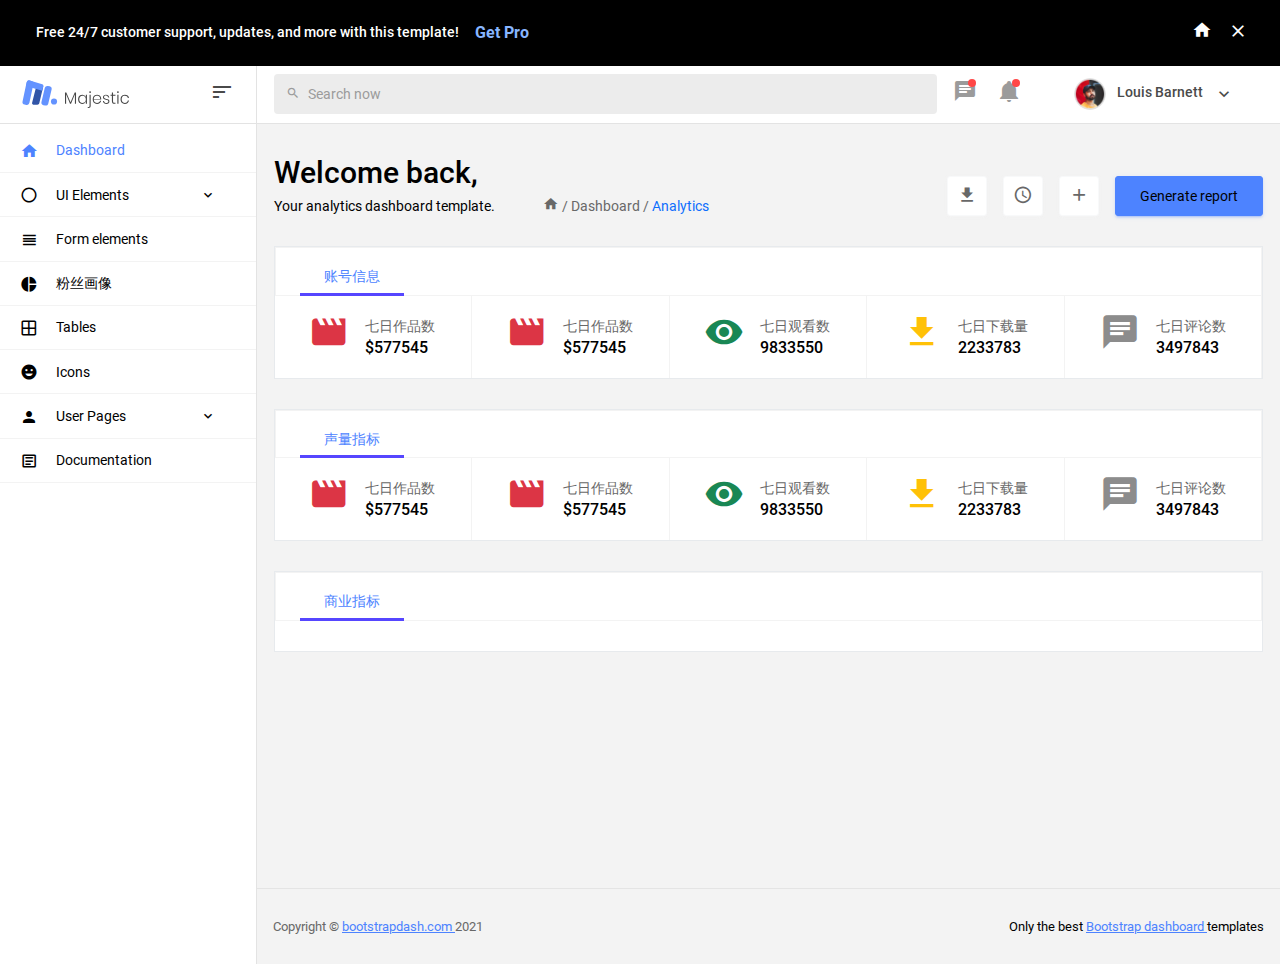
==== MajesticAdmin-Free-Bootstrap-Admin-Template-master/template/index.html @ a833664b "init" ====
<!DOCTYPE html>
<html lang="en">

<head>
  <!-- Required meta tags -->
  <meta charset="utf-8">
  <meta name="viewport" content="width=device-width, initial-scale=1, shrink-to-fit=no">
  <title>Majestic Admin</title>
  <!-- plugins:css -->
  <link rel="stylesheet" href="vendors/mdi/css/materialdesignicons.min.css">
  <link rel="stylesheet" href="vendors/base/vendor.bundle.base.css">
  <!-- endinject -->
  <!-- plugin css for this page -->
  <link rel="stylesheet" href="vendors/datatables.net-bs4/dataTables.bootstrap4.css">
  <!-- End plugin css for this page -->
  <!-- inject:css -->
  <link rel="stylesheet" href="css/style.css">
  <!-- endinject -->
  <link rel="shortcut icon" href="images/favicon.png" />
</head>
<body>
  <div class="container-scroller">
    <div class="row p-0 m-0 proBanner" id="proBanner">
      <div class="col-md-12 p-0 m-0">
        <div class="card-body card-body-padding d-flex align-items-center justify-content-between">
          <div class="ps-lg-1">
            <div class="d-flex align-items-center justify-content-between">
              <p class="mb-0 font-weight-medium me-3 buy-now-text">Free 24/7 customer support, updates, and more with this template!</p>
              <a href="https://www.bootstrapdash.com/product/majestic-admin-pro/?utm_source=organic&utm_medium=banner&utm_campaign=buynow_demo" target="_blank" class="btn me-2 buy-now-btn border-0">Get Pro</a>
            </div>
          </div>
          <div class="d-flex align-items-center justify-content-between">
            <a href="https://www.bootstrapdash.com/product/majestic-admin-pro/"><i class="mdi mdi-home me-3 text-white"></i></a>
            <button id="bannerClose" class="btn border-0 p-0">
              <i class="mdi mdi-close text-white me-0"></i>
            </button>
          </div>
        </div>
      </div>
    </div>
    <!-- partial:partials/_navbar.html -->
    <nav class="navbar col-lg-12 col-12 p-0 fixed-top d-flex flex-row">
      <div class="navbar-brand-wrapper d-flex justify-content-center">
        <div class="navbar-brand-inner-wrapper d-flex justify-content-between align-items-center w-100">  
          <a class="navbar-brand brand-logo" href="index.html"><img src="images/logo.svg" alt="logo"/></a>
          <a class="navbar-brand brand-logo-mini" href="index.html"><img src="images/logo-mini.svg" alt="logo"/></a>
          <button class="navbar-toggler navbar-toggler align-self-center" type="button" data-toggle="minimize">
            <span class="mdi mdi-sort-variant"></span>
          </button>
        </div>  
      </div>
      <div class="navbar-menu-wrapper d-flex align-items-center justify-content-end">
        <ul class="navbar-nav mr-lg-4 w-100">
          <li class="nav-item nav-search d-none d-lg-block w-100">
            <div class="input-group">
              <div class="input-group-prepend">
                <span class="input-group-text" id="search">
                  <i class="mdi mdi-magnify"></i>
                </span>
              </div>
              <input type="text" class="form-control" placeholder="Search now" aria-label="search" aria-describedby="search">
            </div>
          </li>
        </ul>
        <ul class="navbar-nav navbar-nav-right">
          <li class="nav-item dropdown me-1">
            <a class="nav-link count-indicator dropdown-toggle d-flex justify-content-center align-items-center" id="messageDropdown" href="#" data-bs-toggle="dropdown">
              <i class="mdi mdi-message-text mx-0"></i>
              <span class="count"></span>
            </a>
            <div class="dropdown-menu dropdown-menu-right navbar-dropdown" aria-labelledby="messageDropdown">
              <p class="mb-0 font-weight-normal float-left dropdown-header">Messages</p>
              <a class="dropdown-item">
                <div class="item-thumbnail">
                    <img src="images/faces/face4.jpg" alt="image" class="profile-pic">
                </div>
                <div class="item-content flex-grow">
                  <h6 class="ellipsis font-weight-normal">David Grey
                  </h6>
                  <p class="font-weight-light small-text text-muted mb-0">
                    The meeting is cancelled
                  </p>
                </div>
              </a>
              <a class="dropdown-item">
                <div class="item-thumbnail">
                    <img src="images/faces/face2.jpg" alt="image" class="profile-pic">
                </div>
                <div class="item-content flex-grow">
                  <h6 class="ellipsis font-weight-normal">Tim Cook
                  </h6>
                  <p class="font-weight-light small-text text-muted mb-0">
                    New product launch
                  </p>
                </div>
              </a>
              <a class="dropdown-item">
                <div class="item-thumbnail">
                    <img src="images/faces/face3.jpg" alt="image" class="profile-pic">
                </div>
                <div class="item-content flex-grow">
                  <h6 class="ellipsis font-weight-normal"> Johnson
                  </h6>
                  <p class="font-weight-light small-text text-muted mb-0">
                    Upcoming board meeting
                  </p>
                </div>
              </a>
            </div>
          </li>
          <li class="nav-item dropdown me-4">
            <a class="nav-link count-indicator dropdown-toggle d-flex align-items-center justify-content-center notification-dropdown" id="notificationDropdown" href="#" data-bs-toggle="dropdown">
              <i class="mdi mdi-bell mx-0"></i>
              <span class="count"></span>
            </a>
            <div class="dropdown-menu dropdown-menu-right navbar-dropdown" aria-labelledby="notificationDropdown">
              <p class="mb-0 font-weight-normal float-left dropdown-header">Notifications</p>
              <a class="dropdown-item">
                <div class="item-thumbnail">
                  <div class="item-icon bg-success">
                    <i class="mdi mdi-information mx-0"></i>
                  </div>
                </div>
                <div class="item-content">
                  <h6 class="font-weight-normal">Application Error</h6>
                  <p class="font-weight-light small-text mb-0 text-muted">
                    Just now
                  </p>
                </div>
              </a>
              <a class="dropdown-item">
                <div class="item-thumbnail">
                  <div class="item-icon bg-warning">
                    <i class="mdi mdi-settings mx-0"></i>
                  </div>
                </div>
                <div class="item-content">
                  <h6 class="font-weight-normal">Settings</h6>
                  <p class="font-weight-light small-text mb-0 text-muted">
                    Private message
                  </p>
                </div>
              </a>
              <a class="dropdown-item">
                <div class="item-thumbnail">
                  <div class="item-icon bg-info">
                    <i class="mdi mdi-account-box mx-0"></i>
                  </div>
                </div>
                <div class="item-content">
                  <h6 class="font-weight-normal">New user registration</h6>
                  <p class="font-weight-light small-text mb-0 text-muted">
                    2 days ago
                  </p>
                </div>
              </a>
            </div>
          </li>
          <li class="nav-item nav-profile dropdown">
            <a class="nav-link dropdown-toggle" href="#" data-bs-toggle="dropdown" id="profileDropdown">
              <img src="images/faces/face5.jpg" alt="profile"/>
              <span class="nav-profile-name">Louis Barnett</span>
            </a>
            <div class="dropdown-menu dropdown-menu-right navbar-dropdown" aria-labelledby="profileDropdown">
              <a class="dropdown-item">
                <i class="mdi mdi-settings text-primary"></i>
                Settings
              </a>
              <a class="dropdown-item">
                <i class="mdi mdi-logout text-primary"></i>
                Logout
              </a>
            </div>
          </li>
        </ul>
        <button class="navbar-toggler navbar-toggler-right d-lg-none align-self-center" type="button" data-toggle="offcanvas">
          <span class="mdi mdi-menu"></span>
        </button>
      </div>
    </nav>
    <!-- partial -->
    <div class="container-fluid page-body-wrapper">
      <!-- partial:partials/_sidebar.html -->
      <nav class="sidebar sidebar-offcanvas" id="sidebar">
        <ul class="nav">
          <li class="nav-item">
            <a class="nav-link" href="index.html">
              <i class="mdi mdi-home menu-icon"></i>
              <span class="menu-title">Dashboard</span>
            </a>
          </li>
          <li class="nav-item">
            <a class="nav-link" data-bs-toggle="collapse" href="#ui-basic" aria-expanded="false" aria-controls="ui-basic">
              <i class="mdi mdi-circle-outline menu-icon"></i>
              <span class="menu-title">UI Elements</span>
              <i class="menu-arrow"></i>
            </a>
            <div class="collapse" id="ui-basic">
              <ul class="nav flex-column sub-menu">
                <li class="nav-item"> <a class="nav-link" href="pages/ui-features/buttons.html">Buttons</a></li>
                <li class="nav-item"> <a class="nav-link" href="pages/ui-features/typography.html">Typography</a></li>
              </ul>
            </div>
          </li>
          <li class="nav-item">
            <a class="nav-link" href="pages/forms/basic_elements.html">
              <i class="mdi mdi-view-headline menu-icon"></i>
              <span class="menu-title">Form elements</span>
            </a>
          </li>
          <li class="nav-item">
            <a class="nav-link" href="pages/charts/chartjs.html">
              <i class="mdi mdi-chart-pie menu-icon"></i>
              <span class="menu-title">粉丝画像</span>
            </a>
          </li>
          <li class="nav-item">
            <a class="nav-link" href="pages/tables/basic-table.html">
              <i class="mdi mdi-grid-large menu-icon"></i>
              <span class="menu-title">Tables</span>
            </a>
          </li>
          <li class="nav-item">
            <a class="nav-link" href="pages/icons/mdi.html">
              <i class="mdi mdi-emoticon menu-icon"></i>
              <span class="menu-title">Icons</span>
            </a>
          </li>
          <li class="nav-item">
            <a class="nav-link" data-bs-toggle="collapse" href="#auth" aria-expanded="false" aria-controls="auth">
              <i class="mdi mdi-account menu-icon"></i>
              <span class="menu-title">User Pages</span>
              <i class="menu-arrow"></i>
            </a>
            <div class="collapse" id="auth">
              <ul class="nav flex-column sub-menu">
                <li class="nav-item"> <a class="nav-link" href="pages/samples/login.html"> Login </a></li>
                <li class="nav-item"> <a class="nav-link" href="pages/samples/login-2.html"> Login 2 </a></li>
                <li class="nav-item"> <a class="nav-link" href="pages/samples/register.html"> Register </a></li>
                <li class="nav-item"> <a class="nav-link" href="pages/samples/register-2.html"> Register 2 </a></li>
                <li class="nav-item"> <a class="nav-link" href="pages/samples/lock-screen.html"> Lockscreen </a></li>
              </ul>
            </div>
          </li>
          <li class="nav-item">
            <a class="nav-link" href="documentation/documentation.html">
              <i class="mdi mdi-file-document-box-outline menu-icon"></i>
              <span class="menu-title">Documentation</span>
            </a>
          </li>
        </ul>
      </nav>
      <!-- partial -->
      <div class="main-panel">
        <div class="content-wrapper">
          
          <div class="row">
            <div class="col-md-12 grid-margin">
              <div class="d-flex justify-content-between flex-wrap">
                <div class="d-flex align-items-end flex-wrap">
                  <div class="me-md-3 me-xl-5">
                    <h2>Welcome back,</h2>
                    <p class="mb-md-0">Your analytics dashboard template.</p>
                  </div>
                  <div class="d-flex">
                    <i class="mdi mdi-home text-muted hover-cursor"></i>
                    <p class="text-muted mb-0 hover-cursor">&nbsp;/&nbsp;Dashboard&nbsp;/&nbsp;</p>
                    <p class="text-primary mb-0 hover-cursor">Analytics</p>
                  </div>
                </div>
                <div class="d-flex justify-content-between align-items-end flex-wrap">
                  <button type="button" class="btn btn-light bg-white btn-icon me-3 d-none d-md-block ">
                    <i class="mdi mdi-download text-muted"></i>
                  </button>
                  <button type="button" class="btn btn-light bg-white btn-icon me-3 mt-2 mt-xl-0">
                    <i class="mdi mdi-clock-outline text-muted"></i>
                  </button>
                  <button type="button" class="btn btn-light bg-white btn-icon me-3 mt-2 mt-xl-0">
                    <i class="mdi mdi-plus text-muted"></i>
                  </button>
                  <button class="btn btn-primary mt-2 mt-xl-0">Generate report</button>
                </div>
              </div>
            </div>
          </div>
          <div class="row">
            <div class="col-md-12 grid-margin stretch-card">
              <div class="card">
                <div class="card-body dashboard-tabs p-0">
                  <ul class="nav nav-tabs px-4" role="tablist">
                    <li class="nav-item">
                      <a class="nav-link active" id="overview4" data-bs-toggle="tab" href="#overview" role="tab" aria-controls="overview" aria-selected="true">账号信息</a>
                    </li>
                  </ul>
                  <div class="tab-content py-0 px-0">
                    <div class="tab-pane fade show active" id="overvie3" role="tabpanel" aria-labelledby="overview-tab">
                      <div class="d-flex flex-wrap justify-content-xl-between">
                        <div class="d-flex border-md-right flex-grow-1 align-items-center justify-content-center p-3 item">
                          <i class="mdi mdi-movie me-3 icon-lg text-danger"></i>
                          <div class="d-flex flex-column justify-content-around">
                            <small class="mb-1 text-muted">七日作品数</small>
                            <h5 class="me-2 mb-0">$577545</h5>
                          </div>
                        </div>
                        <div class="d-flex border-md-right flex-grow-1 align-items-center justify-content-center p-3 item">
                          <i class="mdi mdi-movie me-3 icon-lg text-danger"></i>
                          <div class="d-flex flex-column justify-content-around">
                            <small class="mb-1 text-muted">七日作品数</small>
                            <h5 class="me-2 mb-0">$577545</h5>
                          </div>
                        </div>
                        <div class="d-flex border-md-right flex-grow-1 align-items-center justify-content-center p-3 item">
                          <i class="mdi mdi-eye me-3 icon-lg text-success"></i>
                          <div class="d-flex flex-column justify-content-around">
                            <small class="mb-1 text-muted">七日观看数</small>
                            <h5 class="me-2 mb-0">9833550</h5>
                          </div>
                        </div>
                        <div class="d-flex border-md-right flex-grow-1 align-items-center justify-content-center p-3 item">
                          <i class="mdi mdi-download me-3 icon-lg text-warning"></i>
                          <div class="d-flex flex-column justify-content-around">
                            <small class="mb-1 text-muted">七日下载量</small>
                            <h5 class="me-2 mb-0">2233783</h5>
                          </div>
                        </div>
                        <div class="d-flex py-3 border-md-right flex-grow-1 align-items-center justify-content-center p-3 item">
                          <!--                          <i class="mdi mdi-flag me-3 icon-lg text-danger"></i>-->
                          <i class="mdi mdi-message-text me-3 icon-lg text-gray"></i>
                          <div class="d-flex flex-column justify-content-around">
                            <small class="mb-1 text-muted">七日评论数</small>
                            <h5 class="me-2 mb-0">3497843</h5>
                          </div>
                        </div>
                      </div>
                    </div>
                  </div>
                </div>
              </div>
            </div>
          </div>
          <div class="row">
            <div class="col-md-12 grid-margin stretch-card">
              <div class="card">
                <div class="card-body dashboard-tabs p-0">
                  <ul class="nav nav-tabs px-4" role="tablist">
                    <li class="nav-item">
                      <a class="nav-link active" id="overview-tab" data-bs-toggle="tab" href="#overview" role="tab" aria-controls="overview" aria-selected="true">声量指标</a>
                    </li>
                  </ul>
                  <div class="tab-content py-0 px-0">
                    <div class="tab-pane fade show active" id="overview1" role="tabpanel" aria-labelledby="overview-tab">
                      <div class="d-flex flex-wrap justify-content-xl-between">
                        <div class="d-flex border-md-right flex-grow-1 align-items-center justify-content-center p-3 item">
                          <i class="mdi mdi-movie me-3 icon-lg text-danger"></i>
                          <div class="d-flex flex-column justify-content-around">
                            <small class="mb-1 text-muted">七日作品数</small>
                            <h5 class="me-2 mb-0">$577545</h5>
                          </div>
                        </div>
                        <div class="d-flex border-md-right flex-grow-1 align-items-center justify-content-center p-3 item">
                          <i class="mdi mdi-movie me-3 icon-lg text-danger"></i>
                          <div class="d-flex flex-column justify-content-around">
                            <small class="mb-1 text-muted">七日作品数</small>
                            <h5 class="me-2 mb-0">$577545</h5>
                          </div>
                        </div>
                        <div class="d-flex border-md-right flex-grow-1 align-items-center justify-content-center p-3 item">
                          <i class="mdi mdi-eye me-3 icon-lg text-success"></i>
                          <div class="d-flex flex-column justify-content-around">
                            <small class="mb-1 text-muted">七日观看数</small>
                            <h5 class="me-2 mb-0">9833550</h5>
                          </div>
                        </div>
                        <div class="d-flex border-md-right flex-grow-1 align-items-center justify-content-center p-3 item">
                          <i class="mdi mdi-download me-3 icon-lg text-warning"></i>
                          <div class="d-flex flex-column justify-content-around">
                            <small class="mb-1 text-muted">七日下载量</small>
                            <h5 class="me-2 mb-0">2233783</h5>
                          </div>
                        </div>
                        <div class="d-flex py-3 border-md-right flex-grow-1 align-items-center justify-content-center p-3 item">
<!--                          <i class="mdi mdi-flag me-3 icon-lg text-danger"></i>-->
                          <i class="mdi mdi-message-text me-3 icon-lg text-gray"></i>
                          <div class="d-flex flex-column justify-content-around">
                            <small class="mb-1 text-muted">七日评论数</small>
                            <h5 class="me-2 mb-0">3497843</h5>
                          </div>
                        </div>
                      </div>
                    </div>
                  </div>
                </div>
              </div>
            </div>
          </div>
          <div class="row">
            <div class="col-md-12 grid-margin stretch-card">
              <div class="card">
                <div class="card-body dashboard-tabs p-0">
                  <ul class="nav nav-tabs px-4" role="tablist">
                    <li class="nav-item">
                      <a class="nav-link active" id="overview-tab2" data-bs-toggle="tab" href="#overview" role="tab" aria-controls="overview" aria-selected="true">商业指标</a>
                    </li>
                  </ul>
                  <div class="row">
                    <div class="col-md-5 grid-margin stretch-card">

                    </div>
                    <div class="col-md-3 grid-margin stretch-card">

                    </div>
                    <div class="col-md-3 grid-margin stretch-card">

                    </div>
                  </div>
                </div>
              </div>
            </div>
          </div>
        </div>
        <!-- content-wrapper ends -->
        <!-- partial:partials/_footer.html -->
        <footer class="footer">
        <div class="d-sm-flex justify-content-center justify-content-sm-between">
          <span class="text-muted text-center text-sm-left d-block d-sm-inline-block">Copyright © <a href="https://www.bootstrapdash.com/" target="_blank">bootstrapdash.com </a>2021</span>
          <span class="float-none float-sm-right d-block mt-1 mt-sm-0 text-center">Only the best <a href="https://www.bootstrapdash.com/" target="_blank"> Bootstrap dashboard  </a> templates</span>
        </div>
        </footer>
        <!-- partial -->
      </div>
      <!-- main-panel ends -->
    </div>
    <!-- page-body-wrapper ends -->
  </div>
  <!-- container-scroller -->

  <!-- plugins:js -->
  <script src="vendors/base/vendor.bundle.base.js"></script>
  <!-- endinject -->
  <!-- Plugin js for this page-->
  <script src="vendors/chart.js/Chart.min.js"></script>
  <script src="vendors/datatables.net/jquery.dataTables.js"></script>
  <script src="vendors/datatables.net-bs4/dataTables.bootstrap4.js"></script>
  <!-- End plugin js for this page-->
  <!-- inject:js -->
  <script src="js/off-canvas.js"></script>
  <script src="js/hoverable-collapse.js"></script>
  <script src="js/template.js"></script>
  <!-- endinject -->
  <!-- Custom js for this page-->
  <script src="js/dashboard.js"></script>
  <script src="js/data-table.js"></script>
  <script src="js/jquery.dataTables.js"></script>
  <script src="js/dataTables.bootstrap4.js"></script>
  <!-- End custom js for this page-->

  <script src="js/jquery.cookie.js" type="text/javascript"></script>
</body>

</html>
---- MajesticAdmin-Free-Bootstrap-Admin-Template-master/template/vendors/base/vendor.bundle.base.css ----
/*
 * Container style
 */
.ps {
  overflow: hidden !important;
  overflow-anchor: none;
  -ms-overflow-style: none;
  touch-action: auto;
  -ms-touch-action: auto;
}

/*
 * Scrollbar rail styles
 */
.ps__rail-x {
  display: none;
  opacity: 0;
  transition: background-color .2s linear, opacity .2s linear;
  -webkit-transition: background-color .2s linear, opacity .2s linear;
  height: 15px;
  /* there must be 'bottom' or 'top' for ps__rail-x */
  bottom: 0px;
  /* please don't change 'position' */
  position: absolute;
}

.ps__rail-y {
  display: none;
  opacity: 0;
  transition: background-color .2s linear, opacity .2s linear;
  -webkit-transition: background-color .2s linear, opacity .2s linear;
  width: 15px;
  /* there must be 'right' or 'left' for ps__rail-y */
  right: 0;
  /* please don't change 'position' */
  position: absolute;
}

.ps--active-x > .ps__rail-x,
.ps--active-y > .ps__rail-y {
  display: block;
  background-color: transparent;
}

.ps:hover > .ps__rail-x,
.ps:hover > .ps__rail-y,
.ps--focus > .ps__rail-x,
.ps--focus > .ps__rail-y,
.ps--scrolling-x > .ps__rail-x,
.ps--scrolling-y > .ps__rail-y {
  opacity: 0.6;
}

.ps .ps__rail-x:hover,
.ps .ps__rail-y:hover,
.ps .ps__rail-x:focus,
.ps .ps__rail-y:focus,
.ps .ps__rail-x.ps--clicking,
.ps .ps__rail-y.ps--clicking {
  background-color: #eee;
  opacity: 0.9;
}

/*
 * Scrollbar thumb styles
 */
.ps__thumb-x {
  background-color: #aaa;
  border-radius: 6px;
  transition: background-color .2s linear, height .2s ease-in-out;
  -webkit-transition: background-color .2s linear, height .2s ease-in-out;
  height: 6px;
  /* there must be 'bottom' for ps__thumb-x */
  bottom: 2px;
  /* please don't change 'position' */
  position: absolute;
}

.ps__thumb-y {
  background-color: #aaa;
  border-radius: 6px;
  transition: background-color .2s linear, width .2s ease-in-out;
  -webkit-transition: background-color .2s linear, width .2s ease-in-out;
  width: 6px;
  /* there must be 'right' for ps__thumb-y */
  right: 2px;
  /* please don't change 'position' */
  position: absolute;
}

.ps__rail-x:hover > .ps__thumb-x,
.ps__rail-x:focus > .ps__thumb-x,
.ps__rail-x.ps--clicking .ps__thumb-x {
  background-color: #999;
  height: 11px;
}

.ps__rail-y:hover > .ps__thumb-y,
.ps__rail-y:focus > .ps__thumb-y,
.ps__rail-y.ps--clicking .ps__thumb-y {
  background-color: #999;
  width: 11px;
}

/* MS supports */
@supports (-ms-overflow-style: none) {
  .ps {
    overflow: auto !important;
  }
}

@media screen and (-ms-high-contrast: active), (-ms-high-contrast: none) {
  .ps {
    overflow: auto !important;
  }
}
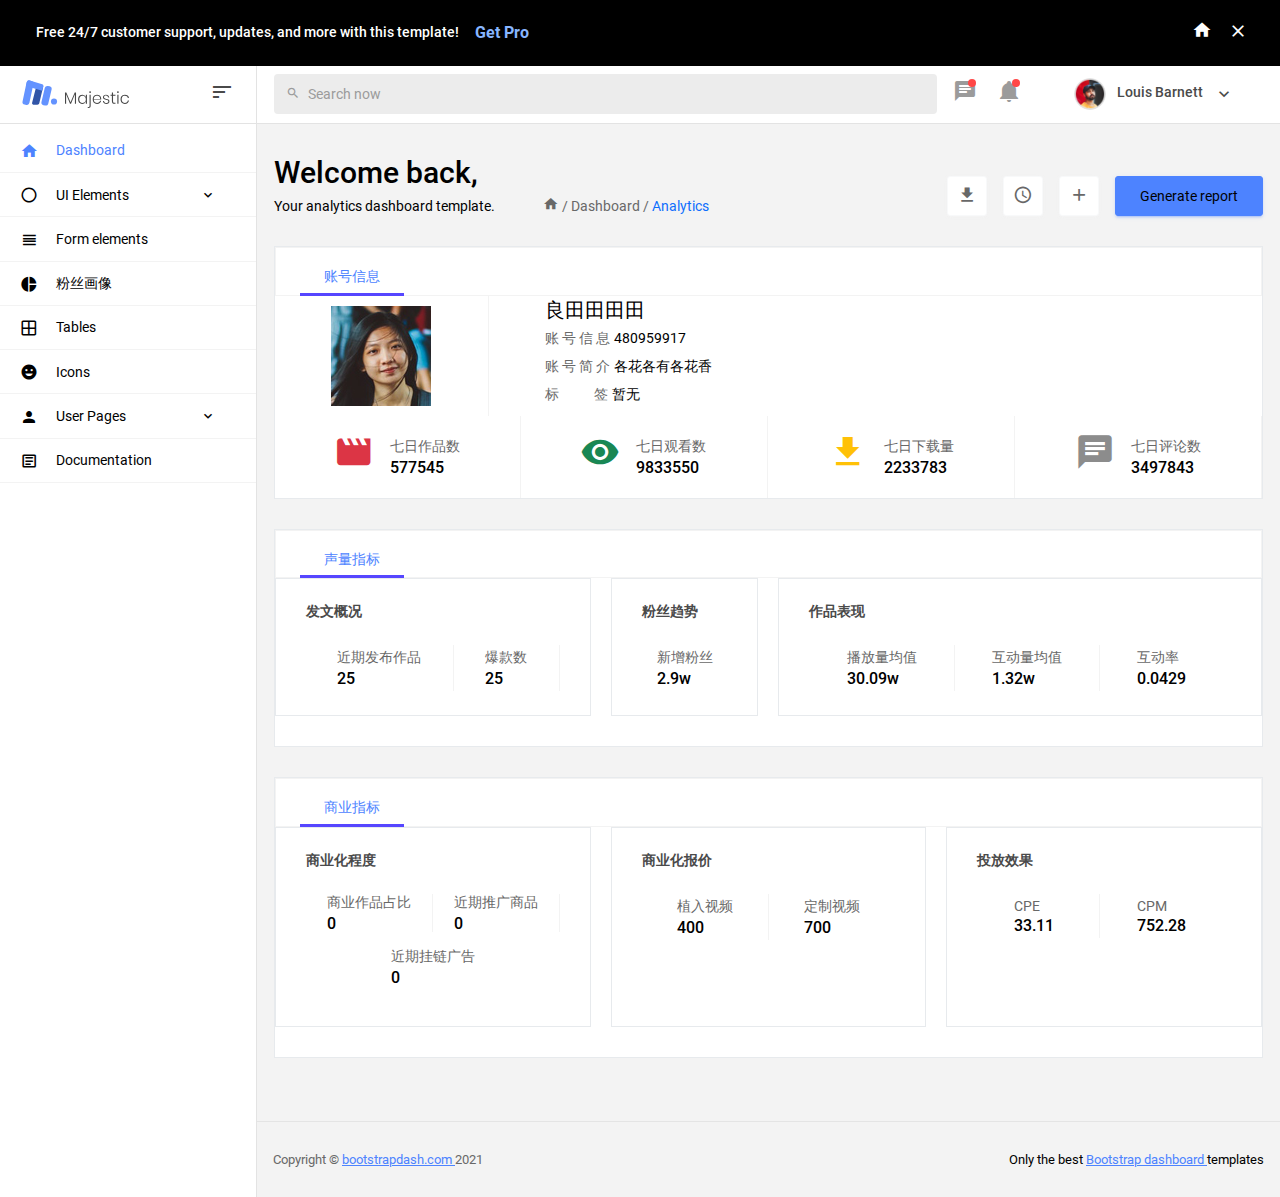
==== commit 66a7e60d: "update" ====
--- a/MajesticAdmin-Free-Bootstrap-Admin-Template-master/template/index.html
+++ b/MajesticAdmin-Free-Bootstrap-Admin-Template-master/template/index.html
@@ -15,6 +15,7 @@
   <!-- End plugin css for this page -->
   <!-- inject:css -->
   <link rel="stylesheet" href="css/style.css">
+  <link rel="stylesheet" href="css/myStyle.css">
   <!-- endinject -->
   <link rel="shortcut icon" href="images/favicon.png" />
 </head>
@@ -283,6 +284,7 @@
               </div>
             </div>
           </div>
+<!--          账号信息-->
           <div class="row">
             <div class="col-md-12 grid-margin stretch-card">
               <div class="card">
@@ -294,19 +296,40 @@
                   </ul>
                   <div class="tab-content py-0 px-0">
                     <div class="tab-pane fade show active" id="overvie3" role="tabpanel" aria-labelledby="overview-tab">
+<!--                      账号相关信息栏-->
+                      <div class="col-md-6 d-flex flex-wrap justify-content-xl-between">
+                        <div class="d-flex border-md-right flex-grow-1 align-items-center justify-content-center p-1 item">
+                          <div class="d-flex flex-column justify-content-around">
+                            <div class="py-1">
+                              <img src="./images/faces/face6.jpg" alt="image"/>
+                            </div>
+                          </div>
+                        </div>
+                        <div class="d-flex flex-grow-1 align-items-center justify-content-center p-1 item">
+                          <div class="d-flex flex-column justify-content-around">
+                            <h4 class="me-2 mb-2">良田田田田</h4>
+                            <div class="account-info mb-2">
+                              <small class="mb-1 text-muted">账 号 信 息</small>
+                              <span class="info-tag text-black">480959917</span>
+                            </div>
+                            <div class="account-info mb-2">
+                              <small class="mb-1 text-muted">账 号 简 介</small>
+                              <span class="info-tag text-black">各花各有各花香</span>
+                            </div>
+                            <div class="account-info mb-2">
+                              <small class="mb-1 text-muted">标&emsp;&emsp;&ensp;签</small>
+                              <span class="info-tag text-black">暂无</span>
+                            </div>
+                          </div>
+                        </div>
+                      </div>
+<!--                      图标行-->
                       <div class="d-flex flex-wrap justify-content-xl-between">
                         <div class="d-flex border-md-right flex-grow-1 align-items-center justify-content-center p-3 item">
                           <i class="mdi mdi-movie me-3 icon-lg text-danger"></i>
                           <div class="d-flex flex-column justify-content-around">
                             <small class="mb-1 text-muted">七日作品数</small>
-                            <h5 class="me-2 mb-0">$577545</h5>
-                          </div>
-                        </div>
-                        <div class="d-flex border-md-right flex-grow-1 align-items-center justify-content-center p-3 item">
-                          <i class="mdi mdi-movie me-3 icon-lg text-danger"></i>
-                          <div class="d-flex flex-column justify-content-around">
-                            <small class="mb-1 text-muted">七日作品数</small>
-                            <h5 class="me-2 mb-0">$577545</h5>
+                            <h5 class="me-2 mb-0">577545</h5>
                           </div>
                         </div>
                         <div class="d-flex border-md-right flex-grow-1 align-items-center justify-content-center p-3 item">
@@ -338,52 +361,88 @@
               </div>
             </div>
           </div>
+<!--          声量指标-->
           <div class="row">
             <div class="col-md-12 grid-margin stretch-card">
               <div class="card">
                 <div class="card-body dashboard-tabs p-0">
                   <ul class="nav nav-tabs px-4" role="tablist">
                     <li class="nav-item">
-                      <a class="nav-link active" id="overview-tab" data-bs-toggle="tab" href="#overview" role="tab" aria-controls="overview" aria-selected="true">声量指标</a>
+                      <a class="nav-link active" id="overview-tab3" data-bs-toggle="tab" href="#overview" role="tab" aria-controls="overview" aria-selected="true">声量指标</a>
                     </li>
                   </ul>
-                  <div class="tab-content py-0 px-0">
-                    <div class="tab-pane fade show active" id="overview1" role="tabpanel" aria-labelledby="overview-tab">
-                      <div class="d-flex flex-wrap justify-content-xl-between">
-                        <div class="d-flex border-md-right flex-grow-1 align-items-center justify-content-center p-3 item">
-                          <i class="mdi mdi-movie me-3 icon-lg text-danger"></i>
-                          <div class="d-flex flex-column justify-content-around">
-                            <small class="mb-1 text-muted">七日作品数</small>
-                            <h5 class="me-2 mb-0">$577545</h5>
-                          </div>
-                        </div>
-                        <div class="d-flex border-md-right flex-grow-1 align-items-center justify-content-center p-3 item">
-                          <i class="mdi mdi-movie me-3 icon-lg text-danger"></i>
-                          <div class="d-flex flex-column justify-content-around">
-                            <small class="mb-1 text-muted">七日作品数</small>
-                            <h5 class="me-2 mb-0">$577545</h5>
-                          </div>
-                        </div>
-                        <div class="d-flex border-md-right flex-grow-1 align-items-center justify-content-center p-3 item">
-                          <i class="mdi mdi-eye me-3 icon-lg text-success"></i>
-                          <div class="d-flex flex-column justify-content-around">
-                            <small class="mb-1 text-muted">七日观看数</small>
-                            <h5 class="me-2 mb-0">9833550</h5>
-                          </div>
-                        </div>
-                        <div class="d-flex border-md-right flex-grow-1 align-items-center justify-content-center p-3 item">
-                          <i class="mdi mdi-download me-3 icon-lg text-warning"></i>
-                          <div class="d-flex flex-column justify-content-around">
-                            <small class="mb-1 text-muted">七日下载量</small>
-                            <h5 class="me-2 mb-0">2233783</h5>
-                          </div>
-                        </div>
-                        <div class="d-flex py-3 border-md-right flex-grow-1 align-items-center justify-content-center p-3 item">
-<!--                          <i class="mdi mdi-flag me-3 icon-lg text-danger"></i>-->
-                          <i class="mdi mdi-message-text me-3 icon-lg text-gray"></i>
-                          <div class="d-flex flex-column justify-content-around">
-                            <small class="mb-1 text-muted">七日评论数</small>
-                            <h5 class="me-2 mb-0">3497843</h5>
+                  <div class="row">
+                    <div class="col-md-4 grid-margin stretch-card">
+                      <div class="card">
+                        <div class="card-body">
+                          <div class="card-title">发文概况</div>
+                          <div class="tab-content py-0 px-0">
+                            <div class="tab-pane fade show active" id="overvie9" role="tabpanel" aria-labelledby="overview-tab">
+                              <div class="d-flex flex-wrap justify-content-xl-between">
+                                <div class="d-flex border-md-right flex-grow-1 align-items-center justify-content-center p-1 item">
+                                  <div class="d-flex flex-column justify-content-around">
+                                    <small class="mb-1 text-muted">近期发布作品</small>
+                                    <h5 class="me-2 mb-0">25</h5>
+                                  </div>
+                                </div>
+                                <div class="d-flex border-md-right flex-grow-1 align-items-center justify-content-center p-1 item">
+                                  <div class="d-flex flex-column justify-content-around">
+                                    <small class="mb-1 text-muted">爆款数</small>
+                                    <h5 class="me-2 mb-0">25</h5>
+                                  </div>
+                                </div>
+                              </div>
+                            </div>
+                          </div>
+                        </div>
+                      </div>
+                    </div>
+                    <div class="col-md-2 grid-margin stretch-card">
+                      <div class="card">
+                        <div class="card-body">
+                          <div class="card-title">粉丝趋势</div>
+                          <div class="tab-content py-0 px-0">
+                            <div class="tab-pane fade show active" id="overvie1" role="tabpanel" aria-labelledby="overview-tab">
+                              <div class="d-flex flex-wrap justify-content-xl-between">
+                                <div class="d-flex flex-grow-1 align-items-center justify-content-center p-1 item">
+                                  <div class="d-flex flex-column justify-content-around">
+                                    <small class="mb-1 text-muted">新增粉丝</small>
+                                    <h5 class="me-2 mb-0">2.9w</h5>
+                                  </div>
+                                </div>
+                              </div>
+                            </div>
+                          </div>
+                        </div>
+                      </div>
+                    </div>
+                    <div class="col-md-6 grid-margin stretch-card">
+                      <div class="card">
+                        <div class="card-body">
+                          <div class="card-title">作品表现</div>
+                          <div class="tab-content py-0 px-0">
+                            <div class="tab-pane fade show active" id="overvie8" role="tabpanel" aria-labelledby="overview-tab">
+                              <div class="d-flex flex-wrap justify-content-xl-between">
+                                <div class="d-flex border-md-right flex-grow-1 align-items-center justify-content-center p-1 item">
+                                  <div class="d-flex flex-column justify-content-around">
+                                    <small class="mb-1 text-muted">播放量均值</small>
+                                    <h5 class="me-2 mb-0">30.09w</h5>
+                                  </div>
+                                </div>
+                                <div class="d-flex border-md-right flex-grow-1 align-items-center justify-content-center p-1 item">
+                                  <div class="d-flex flex-column justify-content-around">
+                                    <small class="mb-1 text-muted">互动量均值</small>
+                                    <h5 class="me-2 mb-0">1.32w</h5>
+                                  </div>
+                                </div>
+                                <div class="d-flex flex-grow-1 align-items-center justify-content-center p-1 item">
+                                  <div class="d-flex flex-column justify-content-around">
+                                    <small class="mb-1 text-muted">互动率</small>
+                                    <h5 class="me-2 mb-0">0.0429</h5>
+                                  </div>
+                                </div>
+                              </div>
+                            </div>
                           </div>
                         </div>
                       </div>
@@ -393,6 +452,7 @@
               </div>
             </div>
           </div>
+<!--          商业指标-->
           <div class="row">
             <div class="col-md-12 grid-margin stretch-card">
               <div class="card">
@@ -403,32 +463,103 @@
                     </li>
                   </ul>
                   <div class="row">
-                    <div class="col-md-5 grid-margin stretch-card">
-
-                    </div>
-                    <div class="col-md-3 grid-margin stretch-card">
-
-                    </div>
-                    <div class="col-md-3 grid-margin stretch-card">
-
+                    <div class="col-md-4 grid-margin stretch-card">
+                      <div class="card">
+                        <div class="card-body">
+                          <div class="card-title">商业化程度</div>
+                          <div class="tab-content py-0 px-0">
+                            <div class="tab-pane fade show active" id="overvie5" role="tabpanel" aria-labelledby="overview-tab">
+                              <div class="d-flex flex-wrap justify-content-xl-between">
+                                <div class="d-flex border-md-right flex-grow-1 align-items-center justify-content-center p-0 item">
+                                  <div class="d-flex flex-column justify-content-around">
+                                    <small class="mb-1 text-muted">商业作品占比</small>
+                                    <h5 class="me-2 mb-0">0</h5>
+                                  </div>
+                                </div>
+                                <div class="d-flex border-md-right flex-grow-1 align-items-center justify-content-center p-0 item">
+                                  <div class="d-flex flex-column justify-content-around">
+                                    <small class="mb-1 text-muted">近期推广商品</small>
+                                    <h5 class="me-2 mb-0">0</h5>
+                                  </div>
+                                </div>
+                                <div class="d-flex py-3 flex-grow-1 align-items-center justify-content-center p-0 item">
+                                  <div class="d-flex flex-column justify-content-around">
+                                    <small class="mb-1 text-muted">近期挂链广告</small>
+                                    <h5 class="me-2 mb-0">0</h5>
+                                  </div>
+                                </div>
+                              </div>
+                            </div>
+                          </div>
+                        </div>
+                      </div>
+                    </div>
+                    <div class="col-md-4 grid-margin stretch-card">
+                      <div class="card">
+                        <div class="card-body">
+                          <div class="card-title">商业化报价</div>
+                          <div class="tab-content py-0 px-0">
+                            <div class="tab-pane fade show active" id="overvie6" role="tabpanel" aria-labelledby="overview-tab">
+                              <div class="d-flex flex-wrap justify-content-xl-between">
+                                <div class="d-flex border-md-right flex-grow-1 align-items-center justify-content-center p-1 item">
+                                  <div class="d-flex flex-column justify-content-around">
+                                    <small class="mb-1 text-muted">植入视频</small>
+                                    <h5 class="me-2 mb-0">400</h5>
+                                  </div>
+                                </div>
+                                <div class="d-flex flex-grow-1 align-items-center justify-content-center p-1 item">
+                                  <div class="d-flex flex-column justify-content-around">
+                                    <small class="mb-1 text-muted">定制视频</small>
+                                    <h5 class="me-2 mb-0">700</h5>
+                                  </div>
+                                </div>
+                              </div>
+                            </div>
+                          </div>
+                        </div>
+                      </div>
+                    </div>
+                    <div class="col-md-4 grid-margin stretch-card">
+                      <div class="card">
+                        <div class="card-body">
+                          <div class="card-title">投放效果</div>
+                          <div class="tab-content py-0 px-0">
+                            <div class="tab-pane fade show active" id="overvie7" role="tabpanel" aria-labelledby="overview-tab">
+                              <div class="d-flex flex-wrap justify-content-xl-between">
+                                <div class="d-flex border-md-right flex-grow-1 align-items-center justify-content-center p-1 item">
+                                  <div class="d-flex flex-column justify-content-around">
+                                    <small class="mb-1 text-muted">CPE</small>
+                                    <h5 class="me-2 mb-0">33.11</h5>
+                                  </div>
+                                </div>
+                                <div class="d-flex flex-grow-1 align-items-center justify-content-center p-1 item">
+                                  <div class="d-flex flex-column justify-content-around">
+                                    <small class="mb-1 text-muted">CPM</small>
+                                    <h5 class="me-2 mb-0">752.28</h5>
+                                  </div>
+                                </div>
+                              </div>
+                            </div>
+                          </div>
+                        </div>
+                      </div>
+                    </div>
                     </div>
                   </div>
                 </div>
               </div>
             </div>
           </div>
+          <!-- content-wrapper ends -->
+          <!-- partial:partials/_footer.html -->
+          <footer class="footer">
+            <div class="d-sm-flex justify-content-center justify-content-sm-between">
+              <span class="text-muted text-center text-sm-left d-block d-sm-inline-block">Copyright © <a href="https://www.bootstrapdash.com/" target="_blank">bootstrapdash.com </a>2021</span>
+              <span class="float-none float-sm-right d-block mt-1 mt-sm-0 text-center">Only the best <a href="https://www.bootstrapdash.com/" target="_blank"> Bootstrap dashboard  </a> templates</span>
+            </div>
+          </footer>
         </div>
-        <!-- content-wrapper ends -->
-        <!-- partial:partials/_footer.html -->
-        <footer class="footer">
-        <div class="d-sm-flex justify-content-center justify-content-sm-between">
-          <span class="text-muted text-center text-sm-left d-block d-sm-inline-block">Copyright © <a href="https://www.bootstrapdash.com/" target="_blank">bootstrapdash.com </a>2021</span>
-          <span class="float-none float-sm-right d-block mt-1 mt-sm-0 text-center">Only the best <a href="https://www.bootstrapdash.com/" target="_blank"> Bootstrap dashboard  </a> templates</span>
-        </div>
-        </footer>
-        <!-- partial -->
       </div>
-      <!-- main-panel ends -->
     </div>
     <!-- page-body-wrapper ends -->
   </div>
--- a/MajesticAdmin-Free-Bootstrap-Admin-Template-master/template/css/myStyle.css
+++ b/MajesticAdmin-Free-Bootstrap-Admin-Template-master/template/css/myStyle.css
@@ -0,0 +1,10 @@
+account-info {
+  display: flex;
+  justify-content: space-between;
+  align-items: center;
+}
+
+.info-tag {
+  color: #666;
+  font-size: 14px;
+}